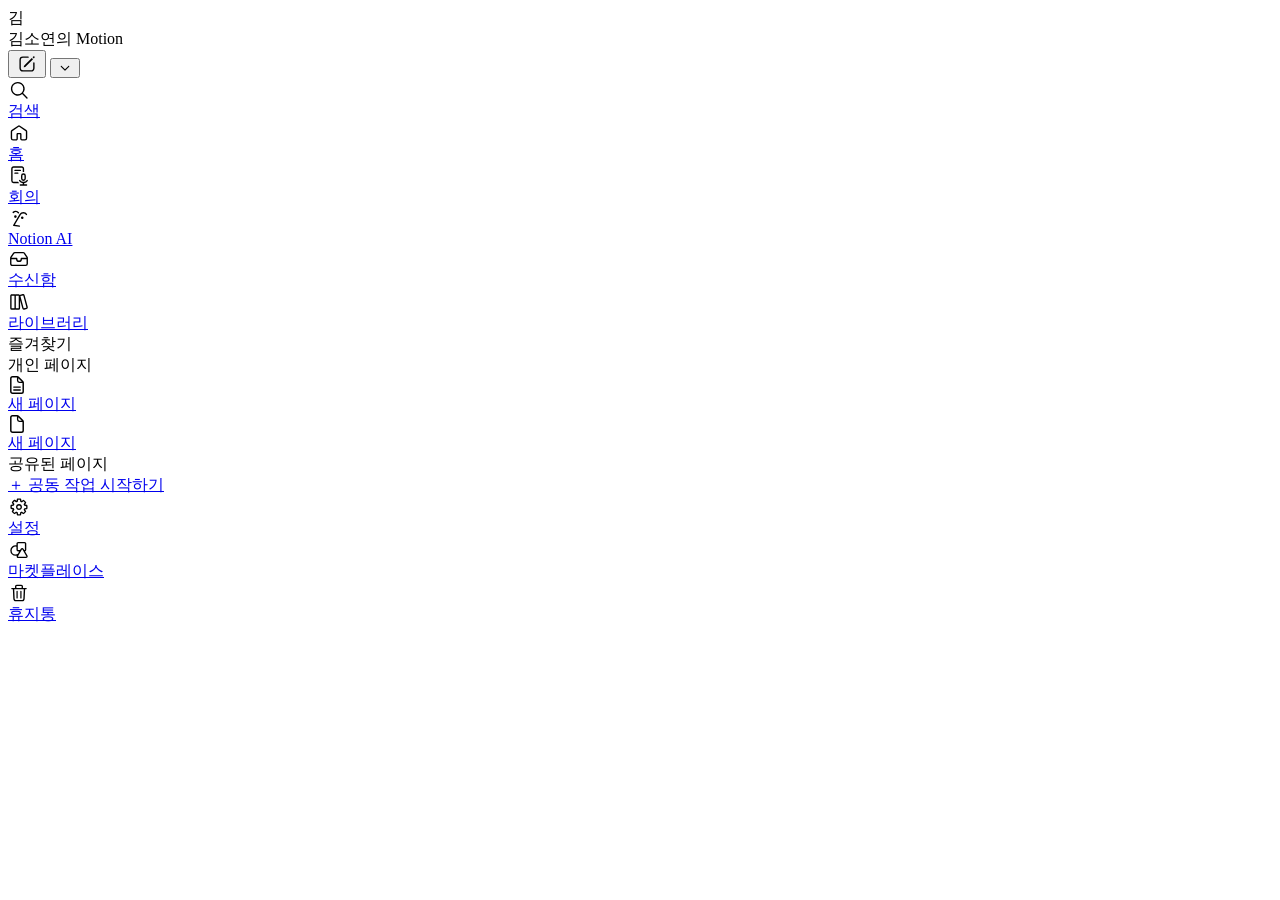
==== motion/src/main/resources/templates/layout/aside.html @ 8b92efb0 "aside 추가" ====
<!DOCTYPE html>
<html xmlns:th="http://www.thymeleaf.org">
<body>

	<th:block th:fragment="asideFragment">
		<aside class="sidebar">

			<div class="workspace-header">
				<div class="workspace-left">
					<div class="workspace-avatar">김</div>
					<div class="workspace-title">김소연의 Motion</div>
				</div>
				<div class="workspace-actions">
					<button class="mini-icon"><svg aria-hidden="true" role="graphics-symbol" viewBox="0 0 20 20" class="compose" style="width: 22px; height: 22px; display: block; fill: var(--c-texPri); flex-shrink: 0;"><path d="m16.774 4.341-.59.589-1.109-1.11.596-.594a.784.784 0 0 1 1.103 0c.302.302.302.8 0 1.102zM8.65 12.462l6.816-6.813-1.11-1.11-6.822 6.808a1.1 1.1 0 0 0-.236.393l-.289.932c-.052.196.131.38.315.314l.932-.288a.9.9 0 0 0 .394-.236"></path><path d="M4.375 6.25c0-1.036.84-1.875 1.875-1.875H11a.625.625 0 1 0 0-1.25H6.25A3.125 3.125 0 0 0 3.125 6.25v7.5c0 1.726 1.4 3.125 3.125 3.125h7.5c1.726 0 3.125-1.4 3.125-3.125V9a.625.625 0 1 0-1.25 0v4.75c0 1.036-.84 1.875-1.875 1.875h-7.5a1.875 1.875 0 0 1-1.875-1.875z"></path></svg></button>
					<button class="mini-icon"><svg aria-hidden="true" role="graphics-symbol" viewBox="0 0 16 16" class="arrowChevronSingleDownSmall" style="width: 14px; height: 14px; display: block; fill: var(--c-icoSec); flex-shrink: 0;"><path d="m12.76 6.52-4.32 4.32a.62.62 0 0 1-.44.18.62.62 0 0 1-.44-.18L3.24 6.52a.63.63 0 0 1 0-.88c.24-.24.64-.24.88 0L8 9.52l3.88-3.88c.24-.24.64-.24.88 0s.24.64 0 .88"></path></svg></button>
				</div>
			</div>

			<nav class="sidebar-nav">
				<a href="#" class="nav-item"> <svg aria-hidden="true" role="graphics-symbol" viewBox="0 0 20 20" class="magnifyingGlass" style="width: 22px; height: 22px; display: block; fill: var(--c-icoSec); flex-shrink: 0; color: var(--c-icoSec);"><path d="M8.875 2.625a6.25 6.25 0 1 0 3.955 11.09l3.983 3.982a.625.625 0 1 0 .884-.884l-3.983-3.982a6.25 6.25 0 0 0-4.84-10.205m-5 6.25a5 5 0 1 1 10 0 5 5 0 0 1-10 0"></path></svg> <span>검색</span>
				</a> <a href="#" class="nav-item"> <svg aria-hidden="true" role="graphics-symbol" viewBox="0 0 20 20" class="home" style="width: 22px; height: 22px; display: block; fill: var(--c-icoSec); flex-shrink: 0; color: var(--c-icoSec);"><path d="M9.08 3.341a1.625 1.625 0 0 1 1.84 0l5.875 4.035c.441.304.705.805.705 1.34v6.034a2.125 2.125 0 0 1-2.125 2.125h-2.716a1.625 1.625 0 0 1-1.625-1.625v-4.065H8.967v4.065c0 .898-.728 1.625-1.625 1.625H4.625A2.125 2.125 0 0 1 2.5 14.75V8.716c0-.535.264-1.036.705-1.34zm1.132 1.03a.375.375 0 0 0-.424 0L3.913 8.407a.38.38 0 0 0-.163.309v6.034c0 .483.392.875.875.875h2.716a.375.375 0 0 0 .375-.375v-4.19c0-.621.503-1.125 1.125-1.125h2.319c.62 0 1.124.504 1.124 1.125v4.19c0 .207.168.375.375.375h2.716a.875.875 0 0 0 .875-.875V8.716c0-.124-.06-.24-.163-.31z"></path></svg> <span>홈</span>
				</a> <a href="#" class="nav-item"> <svg aria-hidden="true" role="graphics-symbol" viewBox="0 0 20 20" class="paperMicrophone" style="width: 22px; height: 22px; display: block; fill: var(--c-icoSec); flex-shrink: 0; color: var(--c-icoSec);"><path d="M16.958 13.771a.625.625 0 0 1 1.028.71 4.8 4.8 0 0 1-3.326 2.033v.997h2.21a.625.625 0 0 1 0 1.25H11.2a.625.625 0 1 1 0-1.25h2.21v-.997a4.8 4.8 0 0 1-3.326-2.032.626.626 0 0 1 1.029-.711 3.55 3.55 0 0 0 2.922 1.535 3.55 3.55 0 0 0 2.923-1.535"></path><path d="M12.535 1.239c1.174 0 2.125.951 2.125 2.125v3.032a4 4 0 0 0-.447-.053l-.178-.005q-.32 0-.625.058V3.364a.875.875 0 0 0-.875-.875h-7.5a.875.875 0 0 0-.875.875v11c0 .483.392.875.875.875h4.054c.331.47.728.891 1.178 1.25H5.035a2.125 2.125 0 0 1-2.125-2.125v-11c0-1.174.951-2.125 2.125-2.125z"></path><path d="M14.035 7.588a2.2 2.2 0 0 1 2.2 2.2v2.52a2.2 2.2 0 0 1-4.4 0v-2.52a2.2 2.2 0 0 1 2.2-2.2m0 1.25a.95.95 0 0 0-.95.95v2.52a.95.95 0 0 0 1.9 0v-2.52a.95.95 0 0 0-.95-.95M9 6.902a.55.55 0 0 1 0 1.1H6.285a.55.55 0 0 1 0-1.1zm2.285-2.5a.55.55 0 1 1 0 1.1h-5a.55.55 0 0 1 0-1.1z"></path></svg>
					<span>회의</span>
				</a> <a href="#" class="nav-item"> <svg aria-hidden="true" role="graphics-symbol" viewBox="0 0 20 20" class="aiFace" style="width: 22px; height: 22px; display: block; fill: var(--c-icoSec); flex-shrink: 0; color: var(--c-icoSec);"><path d="M12.758 9.976a1.178 1.178 0 1 0 .377-2.326 1.178 1.178 0 0 0-.377 2.326M6.547 8.97a1.178 1.178 0 1 0 .377-2.327 1.178 1.178 0 0 0-.377 2.326"></path><path d="M10.573 5.554a3.917 3.917 0 0 1 6.743.035.625.625 0 1 1-1.08.63 2.667 2.667 0 0 0-4.591-.023l-5.398 9.015 4.192.68a.625.625 0 0 1-.2 1.233l-5.102-.827a.625.625 0 0 1-.436-.938zM4.36 3.517a3.92 3.92 0 0 1 5.572.356.625.625 0 1 1-.945.818 2.67 2.67 0 0 0-3.795-.243.625.625 0 1 1-.833-.931"></path></svg> <span>Notion
						AI</span>
				</a> <a href="#" class="nav-item"> <svg aria-hidden="true" role="graphics-symbol" viewBox="0 0 20 20" class="inbox" style="width: 22px; height: 22px; display: block; fill: var(--c-icoSec); flex-shrink: 0; color: var(--c-icoSec);"><path d="M6.303 3.625c-.71 0-1.374.355-1.768.946L2.232 8.025c-.233.35-.357.76-.357 1.18v5.045c0 1.174.951 2.125 2.125 2.125h12a2.125 2.125 0 0 0 2.125-2.125V9.204c0-.42-.124-.83-.357-1.179l-2.303-3.454a2.13 2.13 0 0 0-1.768-.946zm-.728 1.64a.88.88 0 0 1 .728-.39h7.394c.293 0 .566.146.728.39l2.303 3.454a1 1 0 0 1 .083.156h-4.702a.625.625 0 0 0-.625.625v.476a1.484 1.484 0 0 1-2.968 0V9.5a.625.625 0 0 0-.625-.625H3.189a1 1 0 0 1 .083-.156zm-2.45 4.86H7.27a2.734 2.734 0 0 0 5.46 0h4.145v4.125a.875.875 0 0 1-.875.875H4a.875.875 0 0 1-.875-.875z"></path></svg> <span>수신함</span>
				</a> <a href="#" class="nav-item"> <svg aria-hidden="true" role="graphics-symbol" viewBox="0 0 20 20" class="bookshelf" style="width: 22px; height: 22px; display: block; fill: var(--c-icoSec); flex-shrink: 0; color: var(--c-icoSec);"><path d="M2 4.38C2 3.618 2.618 3 3.38 3h2.365c.279 0 .538.083.755.226.217-.143.476-.226.755-.226H9.62c.463 0 .87.23 1.121.58q.168-.106.367-.16l2.285-.612a1.38 1.38 0 0 1 1.69.975l2.91 10.858a1.38 1.38 0 0 1-.976 1.69l-2.286.611a1.38 1.38 0 0 1-1.689-.975L11 8.346v7.274A1.38 1.38 0 0 1 9.62 17H7.255c-.279 0-.538-.082-.755-.225a1.37 1.37 0 0 1-.755.225H3.38A1.38 1.38 0 0 1 2 15.62zm9.34.406 2.909 10.858a.13.13 0 0 0 .16.091l2.284-.612a.13.13 0 0 0 .092-.16L13.876 4.107a.13.13 0 0 0-.16-.091l-2.284.612a.13.13 0 0 0-.092.16M7.125 15.62c0 .072.058.13.13.13H9.62a.13.13 0 0 0 .13-.13V4.38a.13.13 0 0 0-.13-.13H7.255a.13.13 0 0 0-.13.13zm-3.875 0c0 .072.058.13.13.13h2.365a.13.13 0 0 0 .13-.13V4.38a.13.13 0 0 0-.13-.13H3.38a.13.13 0 0 0-.13.13z"></path></svg>
					<span>라이브러리</span>
				</a>
			</nav>

			<div class="sidebar-section">
				<div class="section-title">즐겨찾기</div>
				<a></a>
			</div>

			<div class="sidebar-section">
				<div class="section-title">개인 페이지</div>

				<a href="#" class="page-item active"> <svg aria-hidden="true" role="graphics-symbol" viewBox="4.12 2.37 11.75 15.25" class="page" style="width: 18px; height: 18px; display: block; fill: var(--c-sidSecCol); flex-shrink: 0; color: inherit; overflow: visible;"><path d="M13.3 14.25a.55.55 0 0 1-.55.55h-5.5a.55.55 0 1 1 0-1.1h5.5a.55.55 0 0 1 .55.55m-.55-1.95a.55.55 0 1 0 0-1.1h-5.5a.55.55 0 0 0 0 1.1z"></path><path d="M6.25 2.375A2.125 2.125 0 0 0 4.125 4.5v11c0 1.174.951 2.125 2.125 2.125h7.5a2.125 2.125 0 0 0 2.125-2.125V8.121c0-.563-.224-1.104-.622-1.502L11.63 2.997a2.13 2.13 0 0 0-1.502-.622zM5.375 4.5c0-.483.392-.875.875-.875h3.7V6.25A2.05 2.05 0 0 0 12 8.3h2.625v7.2a.875.875 0 0 1-.875.875h-7.5a.875.875 0 0 1-.875-.875zm8.691 2.7H12a.95.95 0 0 1-.95-.95V4.184z"></path></svg>
					<span class="page-name">새 페이지</span>
				</a> <a href="#" class="page-item"> <svg aria-hidden="true" role="graphics-symbol" viewBox="4.12 2.37 11.75 15.25" class="pageEmpty" style="width: 18px; height: 18px; display: block; fill: var(--c-sidSecCol); flex-shrink: 0; color: inherit; overflow: visible;"><path d="M6.25 2.375A2.125 2.125 0 0 0 4.125 4.5v11c0 1.174.951 2.125 2.125 2.125h7.5a2.125 2.125 0 0 0 2.125-2.125V8.121c0-.563-.224-1.104-.622-1.502L11.63 2.997a2.13 2.13 0 0 0-1.502-.622zM5.375 4.5c0-.483.392-.875.875-.875h3.7V6.25A2.05 2.05 0 0 0 12 8.3h2.625v7.2a.875.875 0 0 1-.875.875h-7.5a.875.875 0 0 1-.875-.875zm8.691 2.7H12a.95.95 0 0 1-.95-.95V4.184z"></path></svg>
					<span class="page-name">새 페이지</span>
				</a>
			</div>

			<div class="sidebar-section">
				<div class="section-title">공유된 페이지</div>
				<a href="#" class="page-item"> <span class="page-icon">＋</span>
					<span class="page-name">공동 작업 시작하기</span>
				</a>
			</div>

			<div class="sidebar-section">
				<a href="#" class="page-item"> <svg aria-hidden="true" role="graphics-symbol" viewBox="0 0 20 20" class="gear" style="width: 22px; height: 22px; display: block; fill: var(--c-icoSec); flex-shrink: 0; color: var(--c-icoSec);"><path d="M7.29 10c0 1.5 1.22 2.71 2.71 2.71 1.5 0 2.71-1.21 2.71-2.71S11.5 7.29 10 7.29 7.29 8.5 7.29 10m1.25 0c0-.81.66-1.46 1.46-1.46.81 0 1.46.65 1.46 1.46s-.65 1.46-1.46 1.46-1.46-.65-1.46-1.46"></path><path d="M8.49 17.64q.75.15 1.53.15v-.01c.47 0 .94-.04 1.41-.13.26-.05.46-.25.5-.51l.26-1.53.15-.06 1.28.91c.21.14.49.14.71 0 .41-.28.8-.61 1.18-.98.33-.33.63-.7.9-1.09.15-.21.15-.5 0-.71l-.9-1.27.06-.15 1.55-.27c.26-.05.46-.25.51-.5a7.8 7.8 0 0 0 .02-2.94.62.62 0 0 0-.51-.5l-1.53-.26-.06-.15.91-1.28c.14-.21.14-.49 0-.71a7.9 7.9 0 0 0-2.07-2.08.62.62 0 0 0-.71 0l-1.27.9-.15-.06-.27-1.55a.64.64 0 0 0-.5-.51c-.5-.1-1-.15-1.53-.15-.47 0-.95.04-1.41.13-.26.05-.46.25-.5.51l-.26 1.53-.15.06-1.28-.91a.65.65 0 0 0-.71 0 7.9 7.9 0 0 0-2.08 2.07c-.15.21-.15.5 0 .71l.9 1.27-.06.15-1.55.27c-.26.05-.46.25-.51.5-.1.5-.15 1-.15 1.53 0 .47.04.95.13 1.41.05.26.25.46.51.5l1.53.26.06.15-.91 1.28c-.14.21-.15.49 0 .71.29.42.61.81.98 1.18.34.34.7.65 1.09.91.21.15.5.15.71 0l1.27-.9.15.06.27 1.55c.05.26.25.46.5.51m2.29-1.15c-.53.07-1.09.07-1.63 0l-.25-1.47a.62.62 0 0 0-.42-.49 6 6 0 0 1-.68-.28.63.63 0 0 0-.65.04l-1.2.85a6.8 6.8 0 0 1-1.14-1.16l.86-1.21c.13-.19.15-.43.05-.64-.11-.22-.21-.45-.28-.68a.62.62 0 0 0-.49-.43l-1.45-.25a6.7 6.7 0 0 1 0-1.63l1.47-.25c.23-.04.42-.2.49-.42.07-.23.17-.46.28-.68.11-.21.09-.46-.04-.65l-.85-1.2A6.8 6.8 0 0 1 6.01 4.8l1.21.86c.19.13.43.15.64.05.22-.11.45-.21.68-.28s.39-.26.43-.49l.25-1.45c.53-.07 1.09-.07 1.63 0l.25 1.47c.04.23.2.42.42.49.23.07.46.17.68.28.21.11.46.09.65-.04l1.2-.85A6.8 6.8 0 0 1 15.19 6l-.86 1.21c-.13.19-.15.43-.05.64.11.22.21.45.28.68s.26.39.49.43l1.45.25a6.7 6.7 0 0 1 0 1.63l-1.47.25c-.23.04-.42.2-.49.42-.07.23-.17.46-.28.68-.11.21-.09.46.04.65l.85 1.2a6.8 6.8 0 0 1-1.16 1.14l-1.21-.86a.64.64 0 0 0-.64-.05c-.22.11-.45.21-.68.28s-.39.26-.43.49z"></path></svg>
					<span class="page-name">설정</span>
				</a> <a href="#" class="page-item"> <svg aria-hidden="true" role="graphics-symbol" viewBox="0 0 20 20" class="templates" style="width: 22px; height: 22px; display: block; fill: var(--c-icoSec); flex-shrink: 0; color: var(--c-icoSec);"><path d="M7.682 5.716V4.182c0-.858.7-1.557 1.557-1.557h5.823c.858 0 1.557.7 1.557 1.557v5.59a1.56 1.56 0 0 1-1.093 1.486l2.185 3.786c.589 1.038-.154 2.331-1.354 2.331H9.38c-1.138 0-1.895-1.18-1.421-2.201q-.513.113-1.057.114a4.81 4.81 0 0 1-4.818-4.818 4.812 4.812 0 0 1 5.6-4.754M9.24 3.875a.31.31 0 0 0-.307.307v5.6a.3.3 0 0 0 .298.296h1.66l.622-1.075a.6.6 0 0 1 .073-.103 1.56 1.56 0 0 1 2.638.1l.002.003.62 1.075h.217a.31.31 0 0 0 .307-.306v-5.59a.31.31 0 0 0-.307-.307zm-.01 7.453a1.55 1.55 0 0 1-1.547-1.547V6.99a3.562 3.562 0 0 0-4.35 3.481 3.56 3.56 0 0 0 3.569 3.568 3.54 3.54 0 0 0 2.09-.669l1.178-2.04zm3.914-1.7a.31.31 0 0 0-.54.002 1 1 0 0 1-.057.08L9.11 15.665l-.001.002a.306.306 0 0 0 .27.458h6.978a.31.31 0 0 0 .268-.463z"></path></svg>
					<span class="page-name">마켓플레이스</span>
				</a>
				<a href="#" class="page-item"> <svg aria-hidden="true" role="graphics-symbol" viewBox="0 0 20 20" class="trash" style="width: 22px; height: 22px; display: block; fill: var(--c-icoSec); flex-shrink: 0; color: var(--c-icoSec);"><path d="M8.806 8.505a.55.55 0 0 0-1.1 0v5.979a.55.55 0 1 0 1.1 0zm3.488 0a.55.55 0 0 0-1.1 0v5.979a.55.55 0 1 0 1.1 0z"></path><path d="M6.386 3.925v1.464H3.523a.625.625 0 1 0 0 1.25h.897l.393 8.646A2.425 2.425 0 0 0 7.236 17.6h5.528a2.425 2.425 0 0 0 2.422-2.315l.393-8.646h.898a.625.625 0 1 0 0-1.25h-2.863V3.925c0-.842-.683-1.525-1.525-1.525H7.91c-.842 0-1.524.683-1.524 1.525M7.91 3.65h4.18c.15 0 .274.123.274.275v1.464H7.636V3.925c0-.152.123-.275.274-.275m-.9 2.99h7.318l-.39 8.588a1.175 1.175 0 0 1-1.174 1.122H7.236a1.175 1.175 0 0 1-1.174-1.122l-.39-8.589z"></path></svg>
					<span class="page-name">휴지통</span>
				</a>
			</div>

			
		</aside>
	</th:block>

</body>
</html>
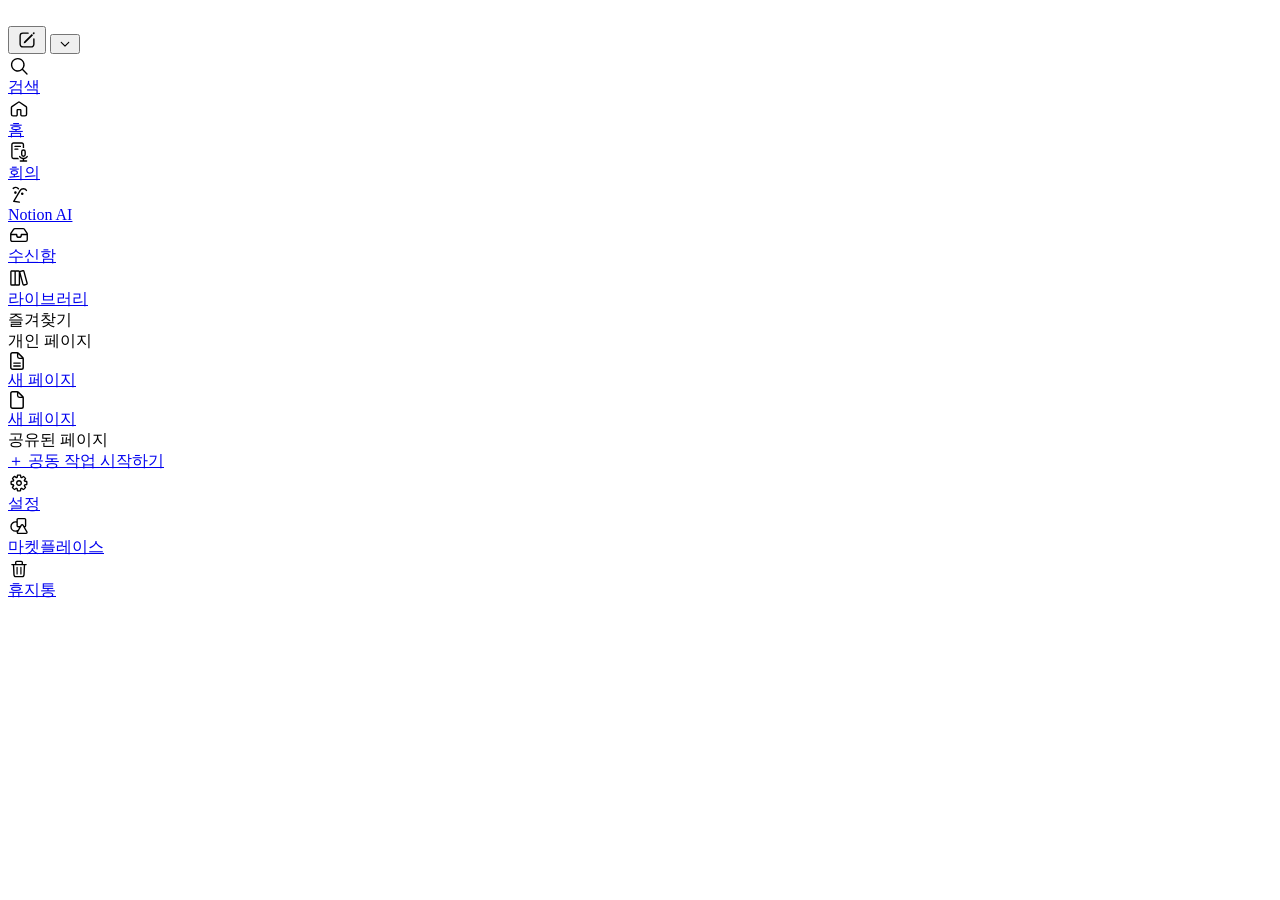
==== commit 9f9905b5: "aside 수정" ====
--- a/motion/src/main/resources/templates/layout/aside.html
+++ b/motion/src/main/resources/templates/layout/aside.html
@@ -7,8 +7,23 @@
 
 			<div class="workspace-header">
 				<div class="workspace-left">
-					<div class="workspace-avatar">김</div>
-					<div class="workspace-title">김소연의 Motion</div>
+					<div class="workspace-avatar"
+     th:if="${session.loginUserDTO != null 
+             and session.loginUserDTO.profile != null 
+             and session.loginUserDTO.profile != ''}"
+     style="padding:0;">
+    <img th:src="@{'/profiles/' + ${session.loginUserDTO.profile}}"
+         style="width:100%; height:100%; object-fit:cover; border-radius:50%;">
+</div>
+
+<div class="workspace-avatar"
+     th:if="${session.loginUserDTO == null 
+             or session.loginUserDTO.profile == null 
+             or session.loginUserDTO.profile == ''}"
+     th:text="${session.loginUserDTO != null ? #strings.substring(session.loginUserDTO.name, 0, 1) : 'M'}">
+</div>
+<div class="workspace-title"
+     th:text="${session.loginUserDTO != null ? session.loginUserDTO.name + '의 Motion' : '---의 Motion'}"></div>
 				</div>
 				<div class="workspace-actions">
 					<button class="mini-icon"><svg aria-hidden="true" role="graphics-symbol" viewBox="0 0 20 20" class="compose" style="width: 22px; height: 22px; display: block; fill: var(--c-texPri); flex-shrink: 0;"><path d="m16.774 4.341-.59.589-1.109-1.11.596-.594a.784.784 0 0 1 1.103 0c.302.302.302.8 0 1.102zM8.65 12.462l6.816-6.813-1.11-1.11-6.822 6.808a1.1 1.1 0 0 0-.236.393l-.289.932c-.052.196.131.38.315.314l.932-.288a.9.9 0 0 0 .394-.236"></path><path d="M4.375 6.25c0-1.036.84-1.875 1.875-1.875H11a.625.625 0 1 0 0-1.25H6.25A3.125 3.125 0 0 0 3.125 6.25v7.5c0 1.726 1.4 3.125 3.125 3.125h7.5c1.726 0 3.125-1.4 3.125-3.125V9a.625.625 0 1 0-1.25 0v4.75c0 1.036-.84 1.875-1.875 1.875h-7.5a1.875 1.875 0 0 1-1.875-1.875z"></path></svg></button>
